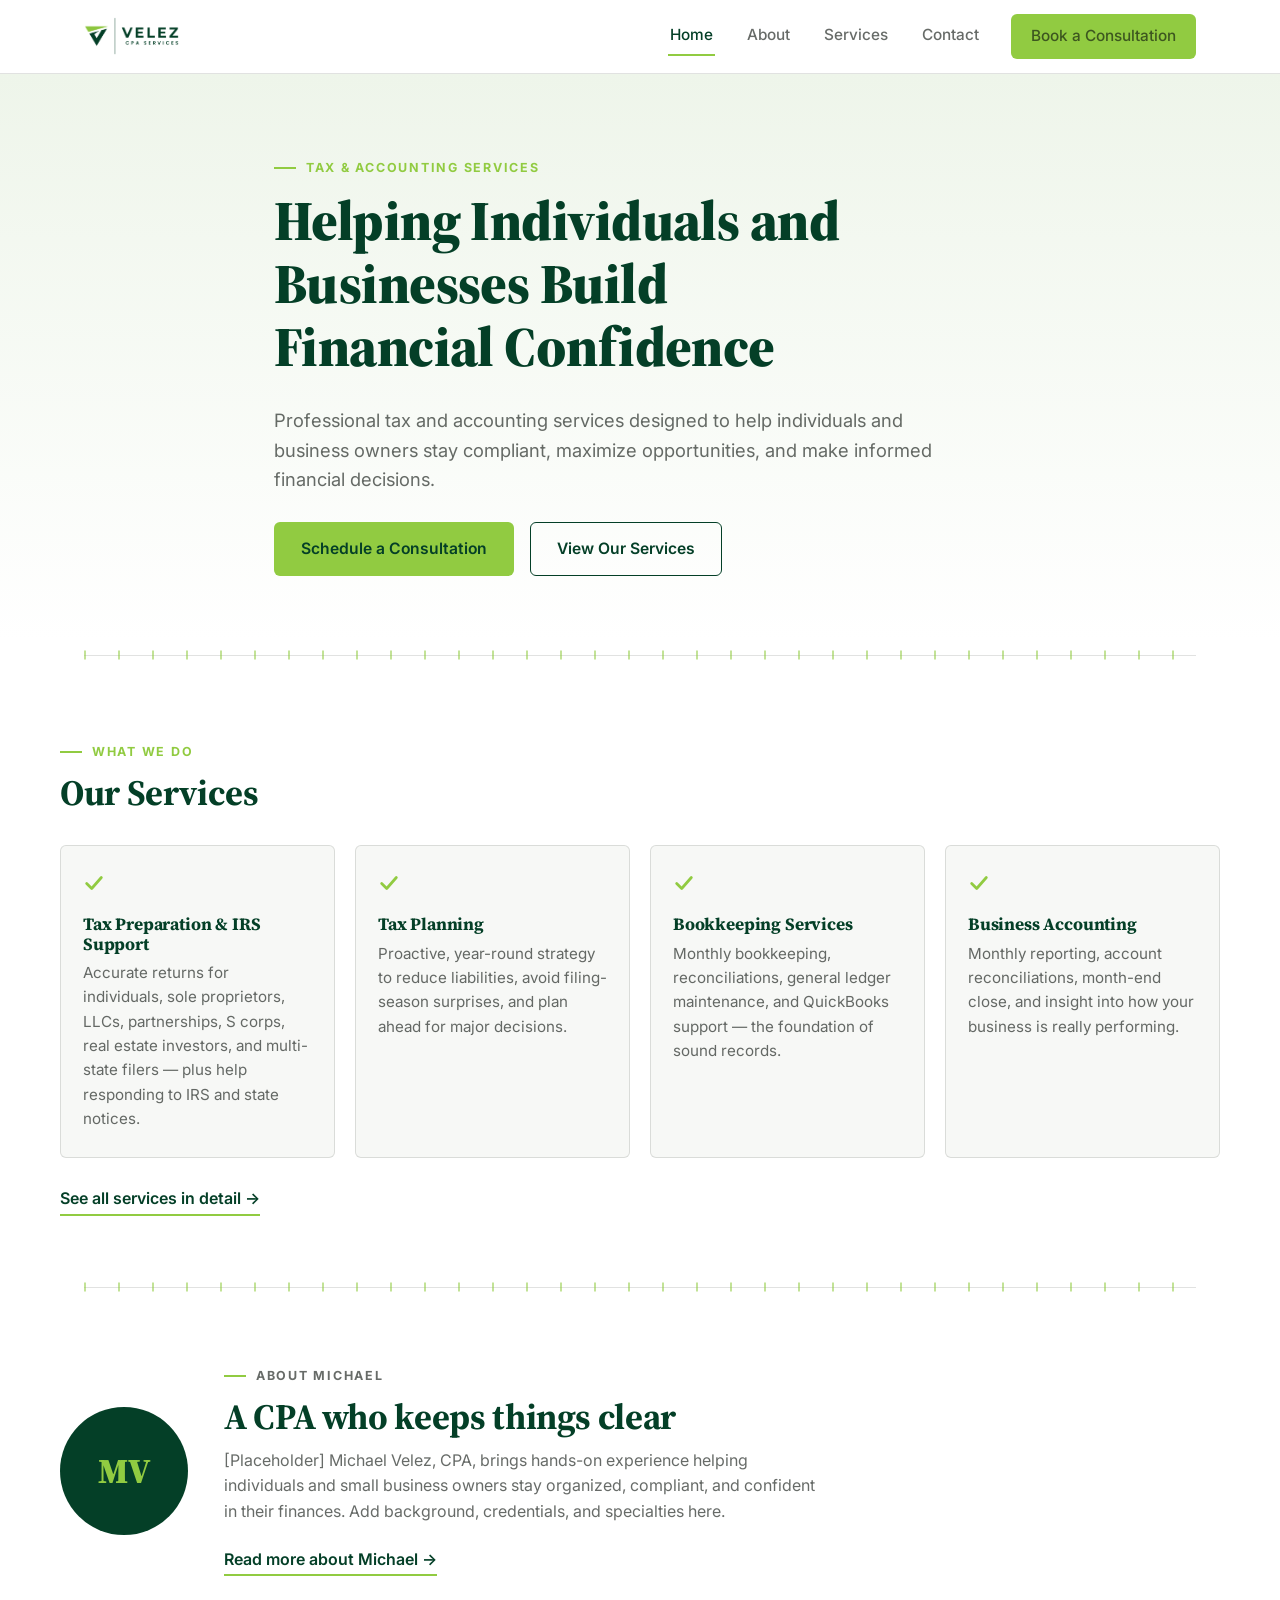
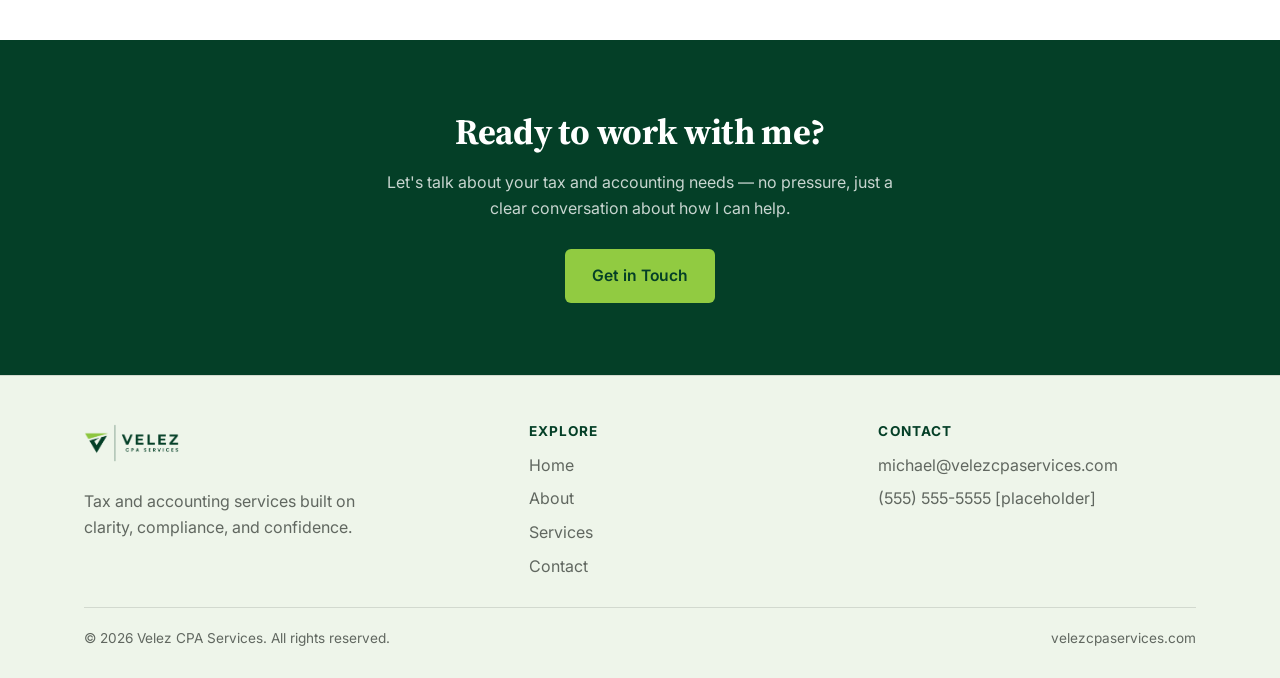
==== index.html @ 762b5a2e "Add files via upload" ====
<!doctype html>
<html lang="en">
<head>
<meta charset="UTF-8" />
<meta name="viewport" content="width=device-width, initial-scale=1" />
<title>Velez CPA Services | Tax &amp; Accounting, Built on Trust</title>
<meta name="description" content="Velez CPA Services helps individuals and business owners with tax preparation, tax planning, bookkeeping, and accounting support — clear, compliant, and built to keep you ahead." />
<link rel="preconnect" href="https://fonts.googleapis.com" />
<link rel="preconnect" href="https://fonts.gstatic.com" crossorigin />
<link href="https://fonts.googleapis.com/css2?family=Source+Serif+4:wght@600;700;900&family=Inter:wght@400;500;600;700&display=swap" rel="stylesheet" />
<link rel="stylesheet" href="styles.css" />
<link rel="icon" href="favicon.ico" sizes="any" />
<link rel="apple-touch-icon" href="apple-touch-icon.png" />
</head>
<body>
<a class="skip-link" href="#main">Skip to content</a>

<header class="site-header">
  <div class="nav-wrap">
    <a href="index.html" class="logo"><img src="logo-full.png" alt="Velez CPA Services" /></a>
    <button class="nav-toggle" aria-label="Toggle menu" aria-expanded="false"></button>
    <nav class="site-nav" id="site-nav">
      <a href="index.html" class="active">Home</a>
      <a href="about.html">About</a>
      <a href="services.html">Services</a>
      <a href="contact.html">Contact</a>
      <a href="contact.html" class="btn btn-accent nav-cta">Book a Consultation</a>
    </nav>
  </div>
</header>

<main id="main">

  <section class="hero">
    <div class="container hero-inner">
      <p class="eyebrow">Tax &amp; Accounting Services</p>
      <h1>Helping Individuals and Businesses Build <span class="accent-underline">Financial Confidence</span></h1>
      <p class="lede">Professional tax and accounting services designed to help individuals and business owners stay compliant, maximize opportunities, and make informed financial decisions.</p>
      <div class="hero-actions">
        <a href="contact.html" class="btn btn-accent">Schedule a Consultation</a>
        <a href="services.html" class="btn btn-outline">View Our Services</a>
      </div>
    </div>
  </section>

  <div class="ledger-divider"></div>

  <section class="services-preview container">
    <p class="eyebrow">What We Do</p>
    <h2>Our Services</h2>
    <div class="service-grid">

      <article class="service-card reveal">
        <svg class="tick-mark" viewBox="0 0 24 24"><path d="M4 12.5 L9.5 18 L20 6"/></svg>
        <h3>Tax Preparation &amp; IRS Support</h3>
        <p>Accurate returns for individuals, sole proprietors, LLCs, partnerships, S corps, real estate investors, and multi-state filers — plus help responding to IRS and state notices.</p>
      </article>

      <article class="service-card reveal">
        <svg class="tick-mark" viewBox="0 0 24 24"><path d="M4 12.5 L9.5 18 L20 6"/></svg>
        <h3>Tax Planning</h3>
        <p>Proactive, year-round strategy to reduce liabilities, avoid filing-season surprises, and plan ahead for major decisions.</p>
      </article>

      <article class="service-card reveal">
        <svg class="tick-mark" viewBox="0 0 24 24"><path d="M4 12.5 L9.5 18 L20 6"/></svg>
        <h3>Bookkeeping Services</h3>
        <p>Monthly bookkeeping, reconciliations, general ledger maintenance, and QuickBooks support — the foundation of sound records.</p>
      </article>

      <article class="service-card reveal">
        <svg class="tick-mark" viewBox="0 0 24 24"><path d="M4 12.5 L9.5 18 L20 6"/></svg>
        <h3>Business Accounting</h3>
        <p>Monthly reporting, account reconciliations, month-end close, and insight into how your business is really performing.</p>
      </article>

    </div>
    <a href="services.html" class="link-more">See all services in detail →</a>
  </section>

  <div class="ledger-divider"></div>

  <section class="about-preview container">
    <div class="monogram">MV</div>
    <div>
      <p class="eyebrow">About Michael</p>
      <h2 style="margin-bottom:0.3em;">A CPA who keeps things clear</h2>
      <p>[Placeholder] Michael Velez, CPA, brings hands-on experience helping individuals and small business owners stay organized, compliant, and confident in their finances. Add background, credentials, and specialties here.</p>
      <a href="about.html" class="link-more" style="margin-top:6px;">Read more about Michael →</a>
    </div>
  </section>

  <section class="cta-band">
    <div class="container cta-inner">
      <h2>Ready to work with me?</h2>
      <p>Let's talk about your tax and accounting needs — no pressure, just a clear conversation about how I can help.</p>
      <a href="contact.html" class="btn btn-on-dark">Get in Touch</a>
    </div>
  </section>

</main>

<footer class="site-footer">
  <div class="container">
    <div class="footer-grid">
      <div class="footer-brand">
        <a href="index.html" class="logo"><img src="logo-full.png" alt="Velez CPA Services" /></a>
        <p style="max-width:32ch; margin-top:10px;">Tax and accounting services built on clarity, compliance, and confidence.</p>
      </div>
      <div>
        <h4>Explore</h4>
        <ul class="footer-links">
          <li><a href="index.html">Home</a></li>
          <li><a href="about.html">About</a></li>
          <li><a href="services.html">Services</a></li>
          <li><a href="contact.html">Contact</a></li>
        </ul>
      </div>
      <div>
        <h4>Contact</h4>
        <ul class="footer-links">
          <li><a href="mailto:michael@velezcpaservices.com">michael@velezcpaservices.com</a></li>
          <li><a href="tel:+15555555555">(555) 555-5555 [placeholder]</a></li>
        </ul>
      </div>
    </div>
    <div class="footer-bottom">
      <span>© <span id="year"></span> Velez CPA Services. All rights reserved.</span>
      <span>velezcpaservices.com</span>
    </div>
  </div>
</footer>

<script>document.getElementById("year").textContent = new Date().getFullYear();</script>
<script src="script.js"></script>
</body>
</html>
---- styles.css ----
/* ============================================================
   VELEZ CPA SERVICES — design tokens
   ============================================================ */
:root {
  --ink: #0a100c;
  --paper: #ffffff;
  --forest: #043f27;
  --leaf: #91cb41;
  --sage-tint: #eef5ea;
  --mist: #f7f8f6;
  --ink-soft: rgba(10, 16, 12, 0.62);
  --ink-faint: rgba(10, 16, 12, 0.12);

  --font-display: "Source Serif 4", Georgia, serif;
  --font-body: "Inter", -apple-system, BlinkMacSystemFont, "Segoe UI", sans-serif;

  --container: 1160px;
  --radius: 6px;
  --shadow-card: 0 1px 2px rgba(10, 16, 12, 0.06), 0 8px 24px rgba(10, 16, 12, 0.05);
}

@media (prefers-reduced-motion: no-preference) {
  :root { --motion-ok: 1; }
}

* { box-sizing: border-box; }
html { scroll-behavior: smooth; }
@media (prefers-reduced-motion: reduce) { html { scroll-behavior: auto; } }

body {
  margin: 0;
  font-family: var(--font-body);
  color: var(--ink);
  background: var(--paper);
  line-height: 1.6;
  -webkit-font-smoothing: antialiased;
}

img { max-width: 100%; display: block; }
a { color: inherit; }

.container {
  max-width: var(--container);
  margin: 0 auto;
  padding: 0 24px;
}

/* ---------- Skip link ---------- */
.skip-link {
  position: absolute;
  left: -999px;
  top: 0;
  background: var(--forest);
  color: #fff;
  padding: 12px 18px;
  z-index: 200;
  border-radius: 0 0 6px 0;
}
.skip-link:focus {
  left: 0;
}

/* ---------- Focus visibility ---------- */
a:focus-visible,
button:focus-visible,
input:focus-visible,
textarea:focus-visible,
select:focus-visible {
  outline: 2px solid var(--leaf);
  outline-offset: 3px;
}

/* ============================================================
   Typography
   ============================================================ */
h1, h2, h3, h4 {
  font-family: var(--font-display);
  font-weight: 700;
  line-height: 1.12;
  margin: 0 0 0.5em;
  color: var(--forest);
  letter-spacing: -0.01em;
}

h1 { font-size: clamp(2.3rem, 4.4vw, 3.6rem); font-weight: 900; }
h2 { font-size: clamp(1.7rem, 2.8vw, 2.35rem); }
h3 { font-size: 1.25rem; }

p { margin: 0 0 1em; }
.lede { font-size: 1.15rem; color: var(--ink-soft); max-width: 56ch; }

.eyebrow {
  font-family: var(--font-body);
  font-weight: 700;
  font-size: 0.78rem;
  letter-spacing: 0.14em;
  text-transform: uppercase;
  color: var(--leaf);
  margin: 0 0 0.9em;
}
.eyebrow::before {
  content: "";
  display: inline-block;
  width: 22px;
  height: 2px;
  background: var(--leaf);
  margin-right: 10px;
  vertical-align: middle;
}

.accent-underline {
  position: relative;
  white-space: nowrap;
}
.accent-underline::after {
  content: "";
  position: absolute;
  left: 0; right: 0; bottom: 0.06em;
  height: 0.32em;
  background: var(--leaf);
  opacity: 0.45;
  z-index: -1;
  border-radius: 2px;
}

/* ============================================================
   Buttons
   ============================================================ */
.btn {
  display: inline-flex;
  align-items: center;
  gap: 8px;
  font-family: var(--font-body);
  font-weight: 600;
  font-size: 0.98rem;
  padding: 13px 26px;
  border-radius: var(--radius);
  text-decoration: none;
  border: 1.5px solid transparent;
  transition: transform 0.15s ease, background-color 0.15s ease, color 0.15s ease, border-color 0.15s ease;
  cursor: pointer;
}
.btn-accent {
  background: var(--leaf);
  color: var(--forest);
}
.btn-accent:hover { background: #a3d95c; transform: translateY(-1px); }
.btn-outline {
  background: transparent;
  color: var(--forest);
  border-color: var(--forest);
}
.btn-outline:hover { background: var(--forest); color: #fff; }
.btn-on-dark {
  background: var(--leaf);
  color: var(--forest);
}
.btn-on-dark:hover { background: #fff; }

/* ============================================================
   Header / Nav
   ============================================================ */
.site-header {
  position: sticky;
  top: 0;
  z-index: 100;
  background: var(--paper);
  border-bottom: 1px solid var(--ink-faint);
}
.nav-wrap {
  max-width: var(--container);
  margin: 0 auto;
  padding: 14px 24px;
  display: flex;
  align-items: center;
  justify-content: space-between;
  gap: 24px;
}
.logo {
  display: inline-flex;
  align-items: center;
  text-decoration: none;
  white-space: nowrap;
}
.logo img {
  height: 38px;
  width: auto;
  display: block;
}

.site-nav {
  display: flex;
  align-items: center;
  gap: 30px;
}
.site-nav a {
  color: var(--ink-soft);
  text-decoration: none;
  font-size: 0.96rem;
  font-weight: 500;
  padding: 6px 2px;
  border-bottom: 2px solid transparent;
}
.site-nav a:hover,
.site-nav a.active {
  color: var(--forest);
  border-bottom-color: var(--leaf);
}
.site-nav a.nav-cta {
  border: none;
  padding: 10px 20px;
}
.site-nav a.nav-cta:hover { border: none; }

.nav-toggle {
  display: none;
  background: none;
  border: none;
  width: 32px;
  height: 26px;
  position: relative;
  cursor: pointer;
  padding: 0;
}
.nav-toggle span,
.nav-toggle::before,
.nav-toggle::after {
  content: "";
  position: absolute;
  left: 0; right: 0;
  height: 2px;
  background: var(--forest);
  transition: transform 0.2s ease, opacity 0.2s ease;
}
.nav-toggle::before { top: 4px; }
.nav-toggle span { top: 12px; }
.nav-toggle::after { top: 20px; }
.nav-toggle[aria-expanded="true"]::before { transform: translateY(8px) rotate(45deg); }
.nav-toggle[aria-expanded="true"] span { opacity: 0; }
.nav-toggle[aria-expanded="true"]::after { transform: translateY(-8px) rotate(-45deg); }

/* ============================================================
   Ledger divider — signature ruler motif
   ============================================================ */
.ledger-divider {
  position: relative;
  height: 30px;
  max-width: var(--container);
  margin: 0 auto;
}
.ledger-divider::before {
  content: "";
  position: absolute;
  left: 24px; right: 24px; top: 50%;
  height: 1px;
  background: var(--ink-faint);
}
.ledger-divider::after {
  content: "";
  position: absolute;
  left: 24px; right: 24px; top: 50%;
  height: 9px;
  transform: translateY(-50%);
  background-image: repeating-linear-gradient(
    to right, var(--leaf) 0 2px, transparent 2px 34px
  );
  opacity: 0.55;
}

/* ============================================================
   Hero
   ============================================================ */
.hero {
  padding: 84px 0 64px;
  background: linear-gradient(180deg, var(--sage-tint) 0%, var(--paper) 100%);
}
.hero-inner { max-width: 780px; }
.hero-actions {
  display: flex;
  gap: 16px;
  flex-wrap: wrap;
  margin-top: 28px;
}

/* ============================================================
   Tick mark (signature checkmark, used on section headings & lists)
   ============================================================ */
.tick-mark {
  display: inline-block;
  width: 22px;
  height: 22px;
  flex: none;
}
.tick-mark path {
  fill: none;
  stroke: var(--leaf);
  stroke-width: 3;
  stroke-linecap: round;
  stroke-linejoin: round;
  stroke-dasharray: 30;
  stroke-dashoffset: 30;
  transition: stroke-dashoffset 0.6s ease;
}
.reveal.in-view .tick-mark path { stroke-dashoffset: 0; }
@media (prefers-reduced-motion: reduce) {
  .tick-mark path { stroke-dashoffset: 0; transition: none; }
}

.reveal {
  opacity: 0;
  transform: translateY(14px);
  transition: opacity 0.5s ease, transform 0.5s ease;
}
.reveal.in-view { opacity: 1; transform: none; }
@media (prefers-reduced-motion: reduce) {
  .reveal { opacity: 1; transform: none; transition: none; }
}

/* ============================================================
   Services preview grid (home)
   ============================================================ */
.services-preview { padding: 72px 0 56px; }
.service-grid {
  display: grid;
  grid-template-columns: repeat(auto-fit, minmax(220px, 1fr));
  gap: 20px;
  margin-top: 32px;
}
.service-card {
  background: var(--mist);
  border-radius: var(--radius);
  padding: 26px 22px;
  border: 1px solid var(--ink-faint);
}
.service-card .tick-mark { margin-bottom: 14px; }
.service-card h3 { margin-bottom: 0.4em; font-size: 1.08rem; }
.service-card p { color: var(--ink-soft); font-size: 0.95rem; margin: 0; }

.link-more {
  display: inline-block;
  margin-top: 28px;
  font-weight: 600;
  color: var(--forest);
  text-decoration: none;
  border-bottom: 2px solid var(--leaf);
  padding-bottom: 2px;
}

/* ============================================================
   About preview (home)
   ============================================================ */
.about-preview {
  padding: 64px 0;
  display: grid;
  grid-template-columns: auto 1fr;
  gap: 36px;
  align-items: center;
}
.monogram {
  width: 128px;
  height: 128px;
  border-radius: 50%;
  background: var(--forest);
  color: var(--leaf);
  font-family: var(--font-display);
  font-weight: 900;
  font-size: 2.2rem;
  display: flex;
  align-items: center;
  justify-content: center;
  flex: none;
}
.about-preview p { color: var(--ink-soft); max-width: 60ch; }

/* ============================================================
   CTA band
   ============================================================ */
.cta-band {
  background: var(--forest);
  color: #fff;
  padding: 72px 0;
  text-align: center;
}
.cta-band h2 { color: #fff; }
.cta-inner p {
  color: rgba(255, 255, 255, 0.78);
  max-width: 52ch;
  margin: 0 auto 28px;
}

/* ============================================================
   Page header (About / Services / Contact)
   ============================================================ */
.page-header {
  padding: 64px 0 48px;
  background: var(--sage-tint);
}
.page-header .lede { margin-top: 10px; }

/* ============================================================
   About page
   ============================================================ */
.about-body { padding: 60px 0 80px; }
.about-grid {
  display: grid;
  grid-template-columns: 260px 1fr;
  gap: 48px;
  align-items: start;
}
.about-photo {
  width: 100%;
  aspect-ratio: 1;
  border-radius: var(--radius);
  background: var(--forest);
  color: var(--leaf);
  font-family: var(--font-display);
  font-weight: 900;
  font-size: 3.4rem;
  display: flex;
  align-items: center;
  justify-content: center;
}

/* ---------- Image placeholder (swap for real photos) ---------- */
.photo-placeholder {
  border: 2px dashed var(--leaf);
  border-radius: var(--radius);
  background: var(--mist);
  color: var(--ink-soft);
  display: flex;
  flex-direction: column;
  align-items: center;
  justify-content: center;
  gap: 8px;
  text-align: center;
  padding: 20px;
}
.photo-placeholder svg {
  width: 34px;
  height: 34px;
  stroke: var(--leaf);
  fill: none;
  stroke-width: 1.6;
}
.photo-placeholder span {
  font-size: 0.82rem;
  font-weight: 600;
  color: var(--forest);
}
.photo-placeholder small {
  font-size: 0.76rem;
  color: var(--ink-soft);
}
.photo-placeholder.headshot {
  width: 100%;
  aspect-ratio: 1;
}
.photo-placeholder.service-photo {
  width: 100%;
  aspect-ratio: 4 / 3;
  margin-top: 18px;
}
.credentials-list {
  list-style: none;
  padding: 0;
  margin: 24px 0 0;
  display: flex;
  flex-direction: column;
  gap: 10px;
}
.credentials-list li {
  display: flex;
  gap: 10px;
  align-items: flex-start;
  color: var(--ink-soft);
  font-size: 0.95rem;
}
.placeholder-note {
  display: inline-block;
  margin-top: 18px;
  font-size: 0.85rem;
  color: var(--forest);
  background: var(--sage-tint);
  border: 1px dashed var(--leaf);
  padding: 8px 12px;
  border-radius: 4px;
}

/* ============================================================
   Services page
   ============================================================ */
.services-photo {
  margin: 0 auto;
  max-width: var(--container);
  padding: 0 24px 8px;
}
.services-photo .photo-placeholder {
  width: 100%;
  aspect-ratio: 21 / 6;
}

.services-list { padding: 8px 0 20px; }
.services-group { margin-bottom: 8px; }
.services-group + .ledger-divider { margin: 40px auto; }
.services-group .service-grid { margin-top: 24px; }
.tick-list {
  list-style: none;
  margin: 0;
  padding: 0;
  display: grid;
  gap: 10px;
}
.tick-list li {
  display: flex;
  gap: 10px;
  align-items: flex-start;
  font-size: 0.98rem;
  color: var(--ink);
}
.tick-list .tick-mark { width: 18px; height: 18px; margin-top: 2px; }
.tick-list .tick-mark path { stroke-dashoffset: 0; }

/* ============================================================
   Contact page
   ============================================================ */
.contact-body { padding: 64px 0 90px; }
.contact-grid {
  display: grid;
  grid-template-columns: 1.15fr 0.85fr;
  gap: 44px;
  align-items: start;
}
.contact-card {
  background: var(--forest);
  color: #fff;
  border-radius: var(--radius);
  padding: 32px 28px;
}
.contact-card h3 { color: #fff; margin-bottom: 0.3em; }
.contact-card p { color: rgba(255, 255, 255, 0.75); }
.contact-method {
  display: flex;
  align-items: center;
  gap: 12px;
  padding: 14px 0;
  border-top: 1px solid rgba(255, 255, 255, 0.14);
  text-decoration: none;
  color: #fff;
}
.contact-method:first-of-type { border-top: none; margin-top: 8px; }
.contact-method .label {
  display: block;
  font-size: 0.78rem;
  text-transform: uppercase;
  letter-spacing: 0.08em;
  color: var(--leaf);
}
.contact-method .value { font-weight: 600; font-size: 1.02rem; }

.contact-form {
  display: grid;
  gap: 18px;
}
.form-row {
  display: grid;
  grid-template-columns: 1fr 1fr;
  gap: 18px;
}
.field { display: grid; gap: 6px; }
.field label {
  font-size: 0.88rem;
  font-weight: 600;
  color: var(--forest);
}
.field input,
.field select,
.field textarea {
  font-family: var(--font-body);
  font-size: 1rem;
  padding: 12px 14px;
  border: 1.5px solid var(--ink-faint);
  border-radius: var(--radius);
  background: var(--paper);
  color: var(--ink);
}
.field input:focus,
.field select:focus,
.field textarea:focus {
  border-color: var(--leaf);
  outline: none;
}
.field textarea { resize: vertical; min-height: 120px; }
.form-note { font-size: 0.85rem; color: var(--ink-soft); }

.form-status {
  padding: 14px 16px;
  border-radius: var(--radius);
  font-size: 0.95rem;
  display: none;
}
.form-status.success {
  display: block;
  background: var(--sage-tint);
  color: var(--forest);
  border: 1px solid var(--leaf);
}
.form-status.error {
  display: block;
  background: #fdecea;
  color: #7a2020;
  border: 1px solid #e0a3a3;
}

/* ============================================================
   Footer
   ============================================================ */
.site-footer {
  background: var(--sage-tint);
  color: var(--ink-soft);
  padding: 48px 0 28px;
  margin-top: 0;
  border-top: 1px solid var(--ink-faint);
}
.footer-grid {
  display: grid;
  grid-template-columns: 1.3fr 1fr 1fr;
  gap: 32px;
  padding-bottom: 28px;
}
.footer-grid h4 {
  color: var(--forest);
  font-family: var(--font-body);
  font-size: 0.85rem;
  text-transform: uppercase;
  letter-spacing: 0.08em;
  margin-bottom: 14px;
}
.footer-brand .logo { display: inline-block; margin-bottom: 10px; }
.footer-links { list-style: none; padding: 0; margin: 0; display: grid; gap: 8px; }
.footer-links a { text-decoration: none; color: var(--ink-soft); }
.footer-links a:hover { color: var(--forest); }
.footer-bottom {
  border-top: 1px solid var(--ink-faint);
  padding-top: 20px;
  font-size: 0.85rem;
  display: flex;
  justify-content: space-between;
  flex-wrap: wrap;
  gap: 10px;
  color: var(--ink-soft);
}

/* ============================================================
   Responsive
   ============================================================ */
@media (max-width: 860px) {
  .services-photo .photo-placeholder { aspect-ratio: 16 / 9; }
  .about-grid { grid-template-columns: 1fr; }
  .about-photo { width: 180px; }
  .services-group .service-grid { grid-template-columns: 1fr; }
  .contact-grid { grid-template-columns: 1fr; }
  .footer-grid { grid-template-columns: 1fr 1fr; }
}

@media (max-width: 720px) {
  .nav-toggle { display: block; }
  .site-nav {
    position: absolute;
    top: 100%; left: 0; right: 0;
    background: var(--paper);
    flex-direction: column;
    align-items: flex-start;
    padding: 8px 24px 24px;
    gap: 4px;
    display: none;
    border-bottom: 1px solid var(--ink-faint);
    box-shadow: var(--shadow-card);
  }
  .site-nav.open { display: flex; }
  .site-nav a { width: 100%; padding: 12px 0; border-bottom: 1px solid var(--ink-faint); }
  .site-nav a.nav-cta { margin-top: 6px; text-align: center; }
  .about-preview { grid-template-columns: 1fr; text-align: left; }
  .form-row { grid-template-columns: 1fr; }
  .footer-grid { grid-template-columns: 1fr; }
}
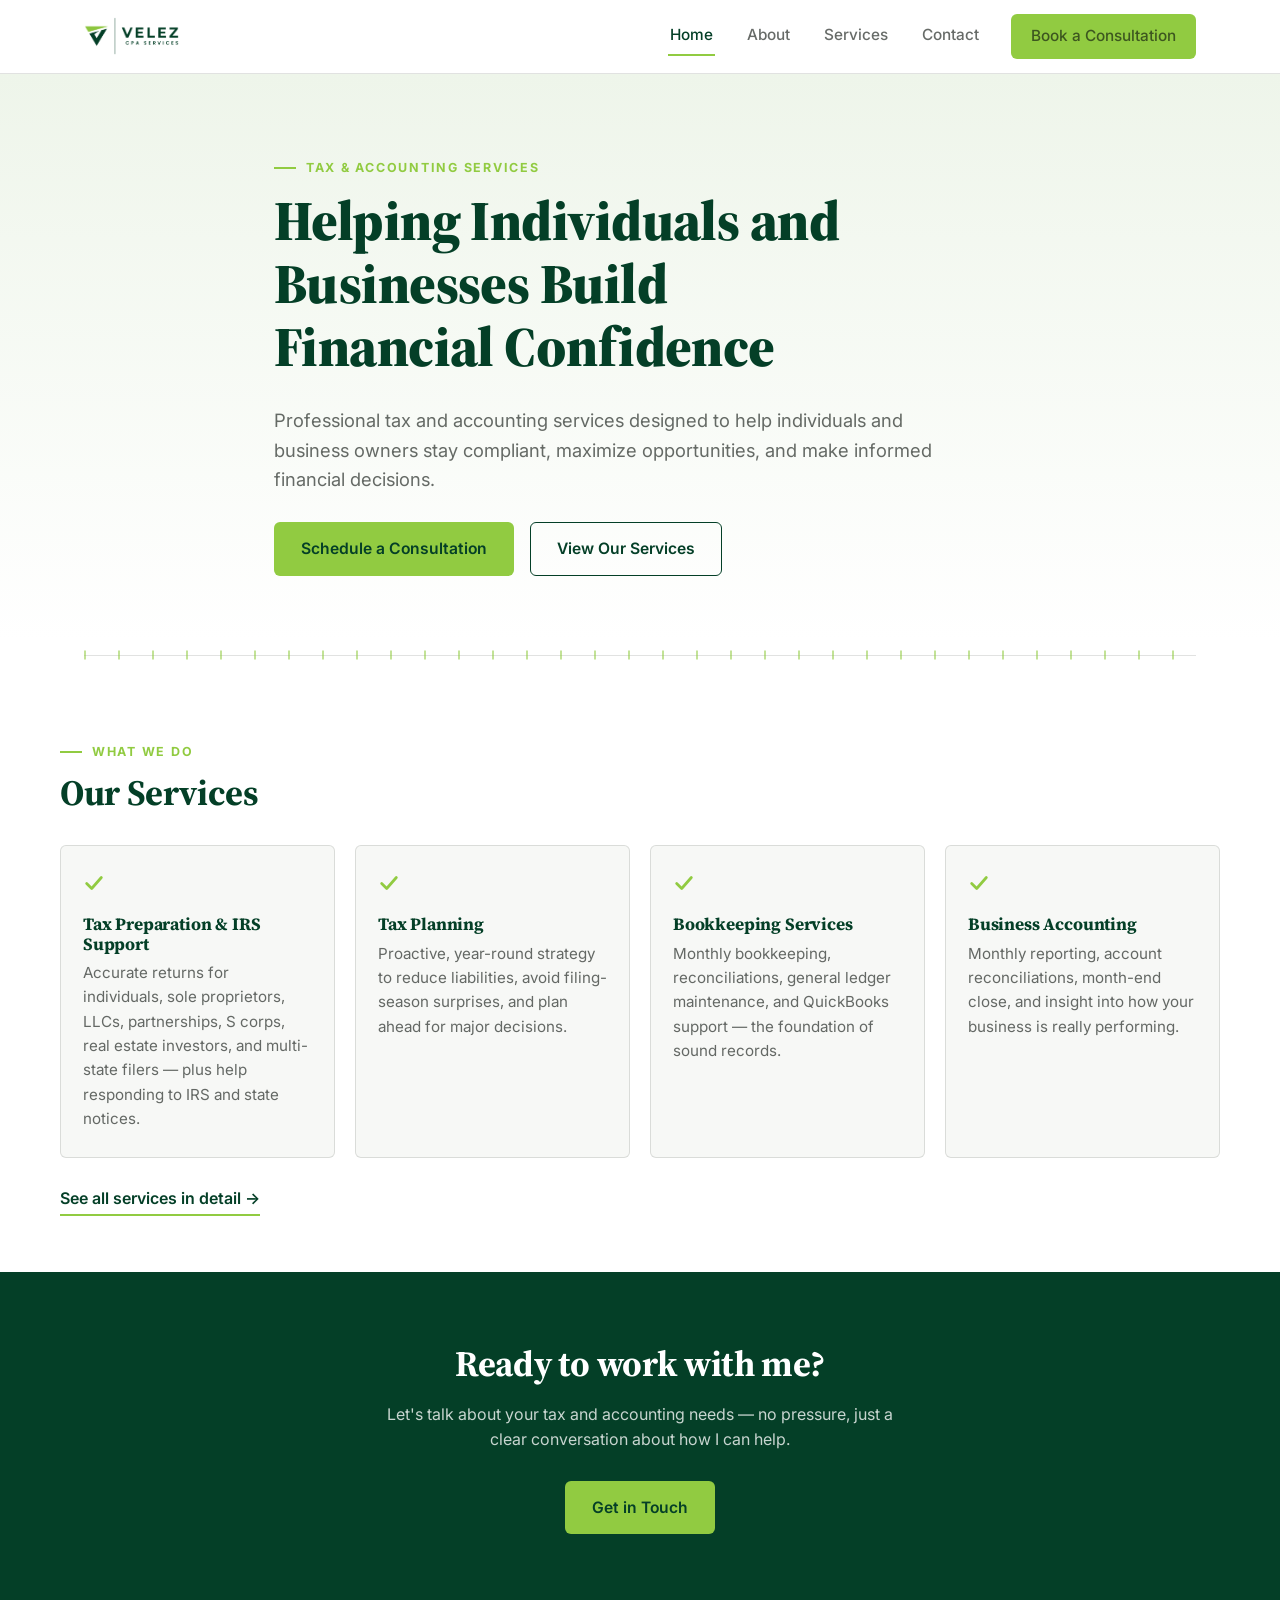
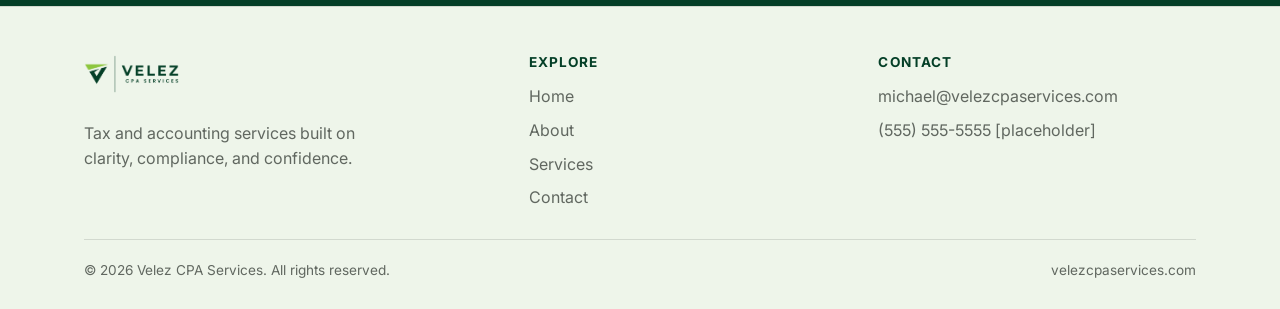
==== commit 14520808: "Update index.html" ====
--- a/index.html
+++ b/index.html
@@ -77,19 +77,6 @@
     </div>
     <a href="services.html" class="link-more">See all services in detail →</a>
   </section>
-
-  <div class="ledger-divider"></div>
-
-  <section class="about-preview container">
-    <div class="monogram">MV</div>
-    <div>
-      <p class="eyebrow">About Michael</p>
-      <h2 style="margin-bottom:0.3em;">A CPA who keeps things clear</h2>
-      <p>[Placeholder] Michael Velez, CPA, brings hands-on experience helping individuals and small business owners stay organized, compliant, and confident in their finances. Add background, credentials, and specialties here.</p>
-      <a href="about.html" class="link-more" style="margin-top:6px;">Read more about Michael →</a>
-    </div>
-  </section>
-
   <section class="cta-band">
     <div class="container cta-inner">
       <h2>Ready to work with me?</h2>
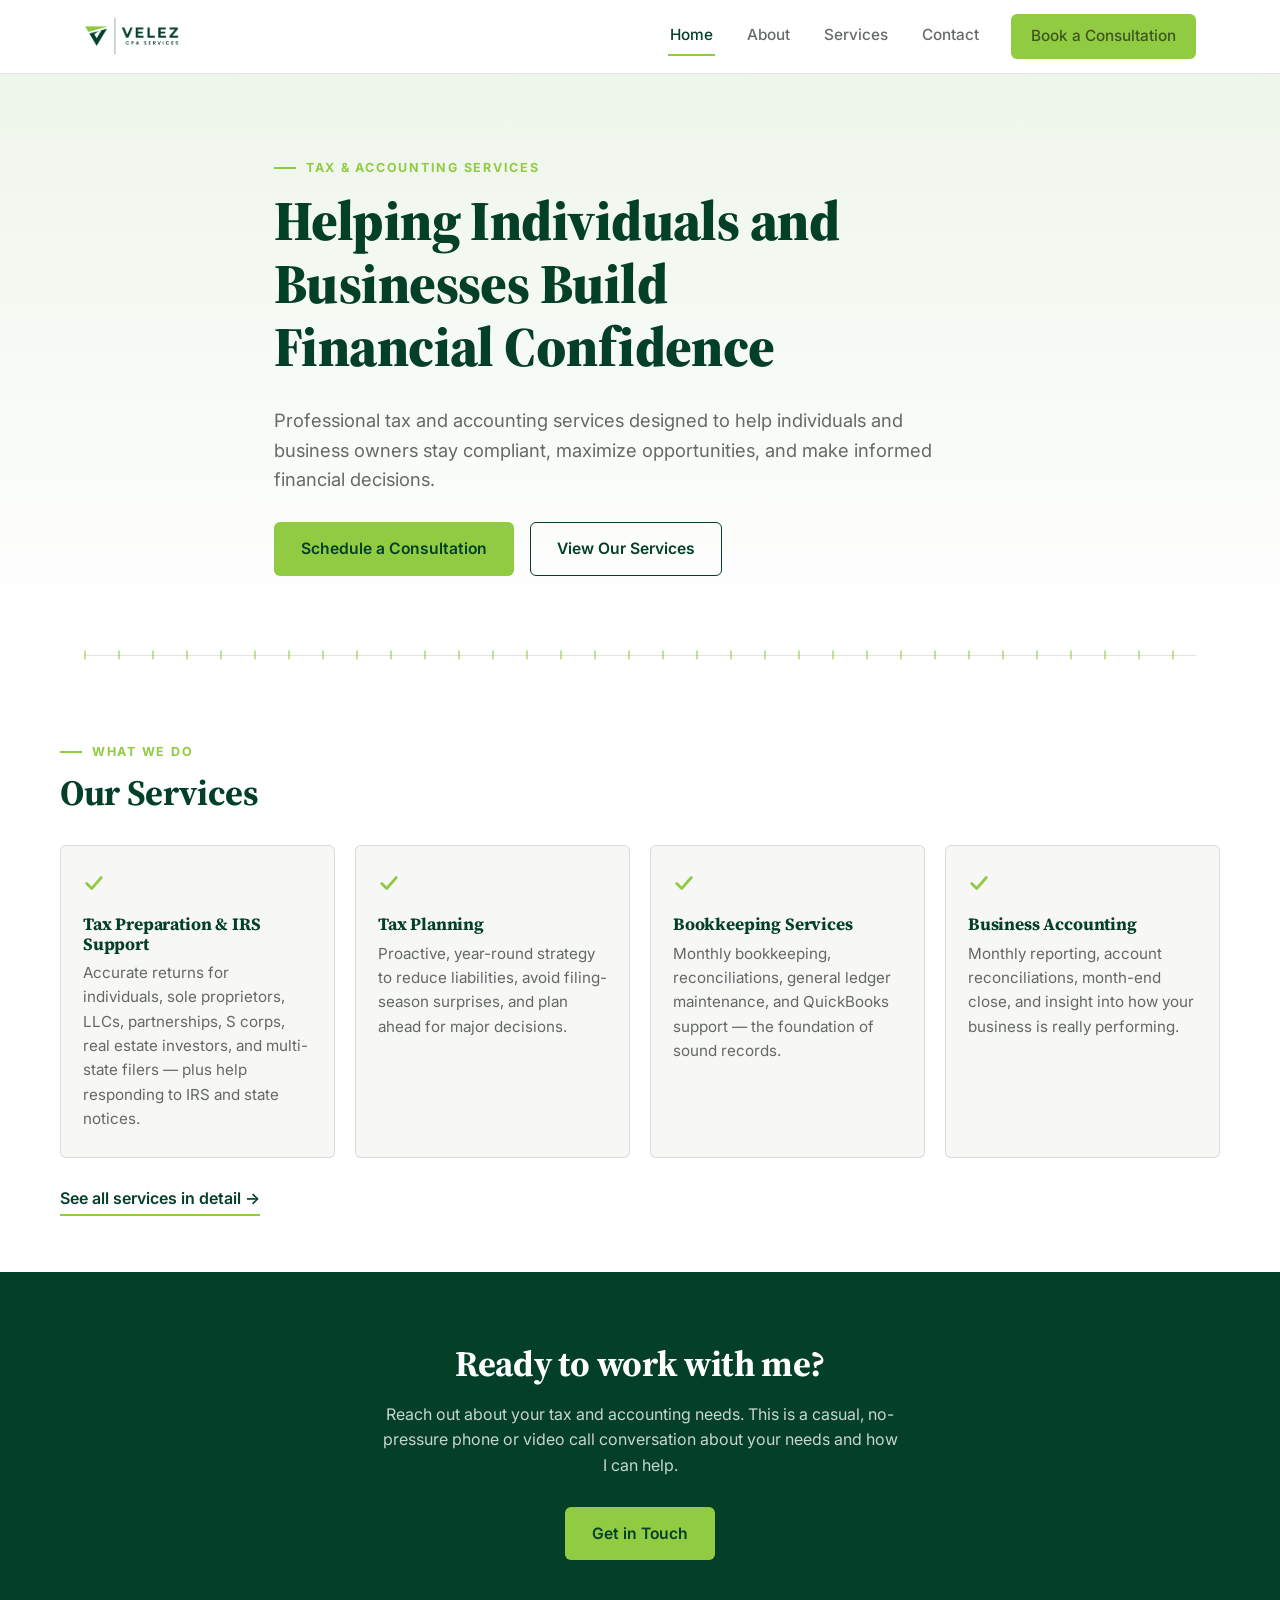
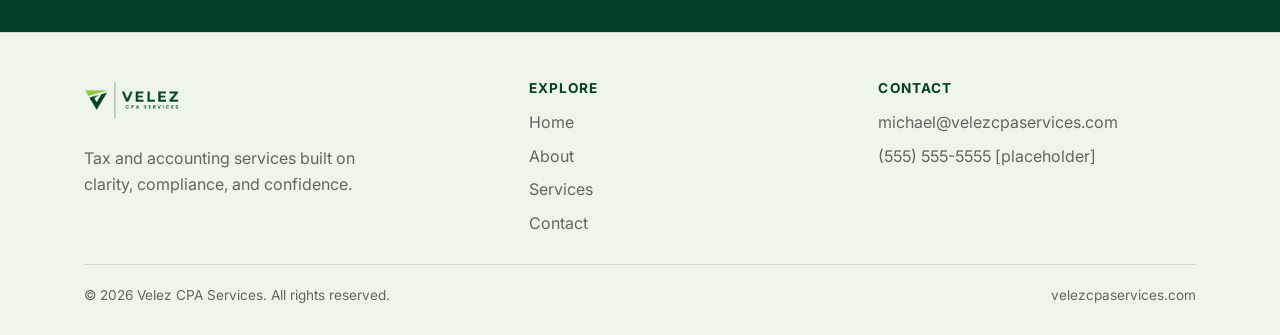
==== commit 9a3ef0f2: "Update index.html" ====
--- a/index.html
+++ b/index.html
@@ -80,7 +80,7 @@
   <section class="cta-band">
     <div class="container cta-inner">
       <h2>Ready to work with me?</h2>
-      <p>Let's talk about your tax and accounting needs — no pressure, just a clear conversation about how I can help.</p>
+      <p>Reach out about your tax and accounting needs. This is a casual, no-pressure phone or video call conversation about your needs and how I can help.</p>
       <a href="contact.html" class="btn btn-on-dark">Get in Touch</a>
     </div>
   </section>
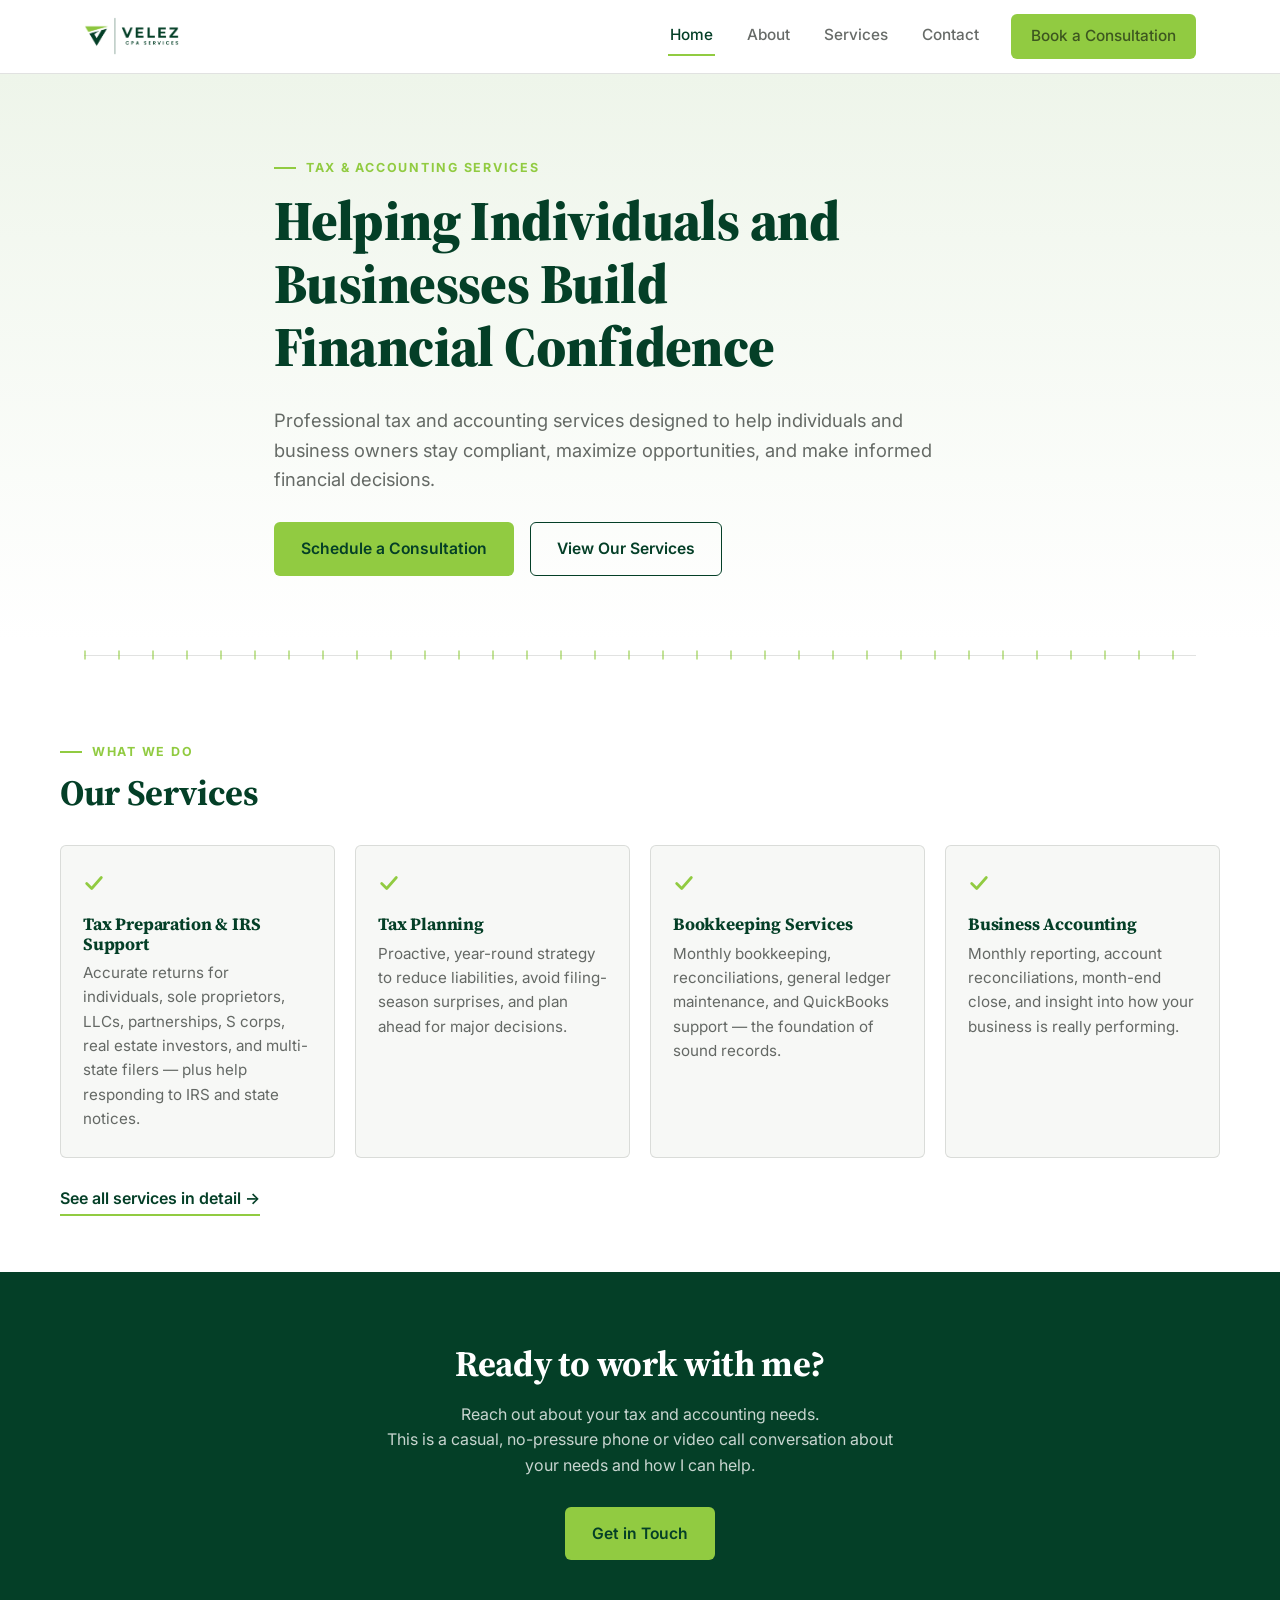
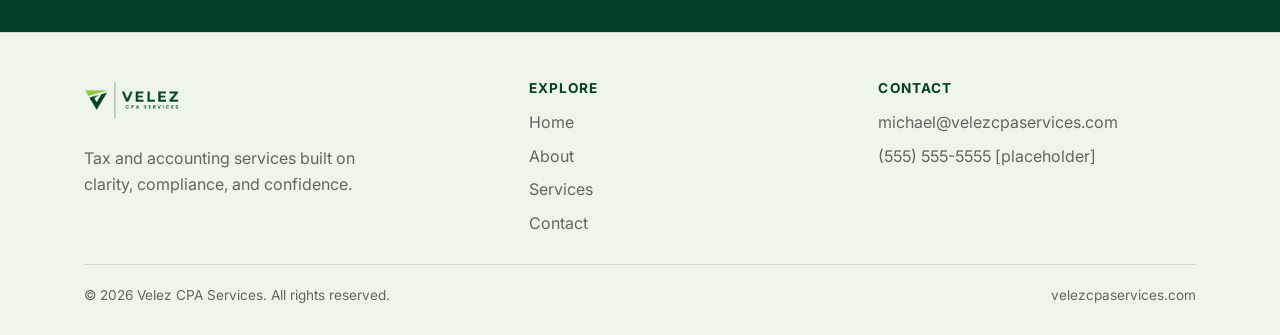
==== commit 729ff9ac: "Update index.html" ====
--- a/index.html
+++ b/index.html
@@ -80,7 +80,7 @@
   <section class="cta-band">
     <div class="container cta-inner">
       <h2>Ready to work with me?</h2>
-      <p>Reach out about your tax and accounting needs. This is a casual, no-pressure phone or video call conversation about your needs and how I can help.</p>
+      <p>Reach out about your tax and accounting needs. <br>This is a casual, no-pressure phone or video call conversation about your needs and how I can help.</p>
       <a href="contact.html" class="btn btn-on-dark">Get in Touch</a>
     </div>
   </section>
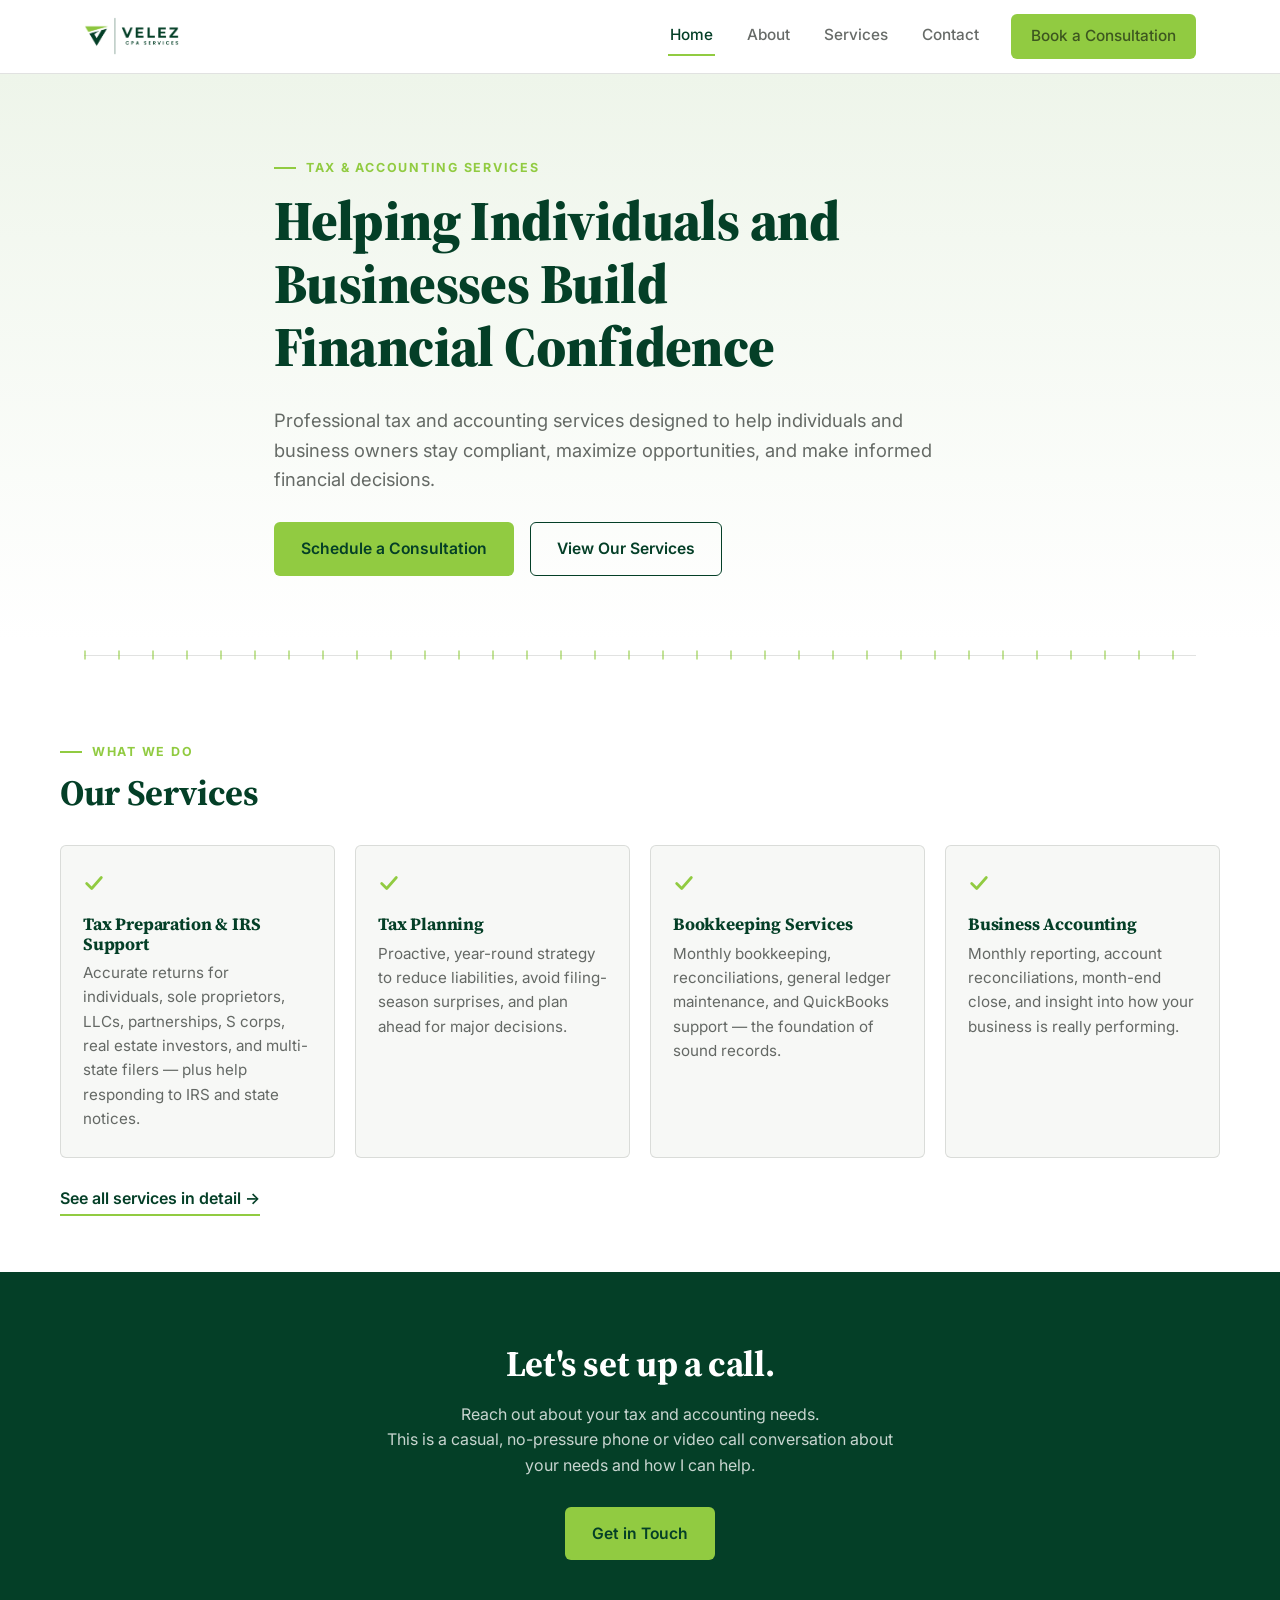
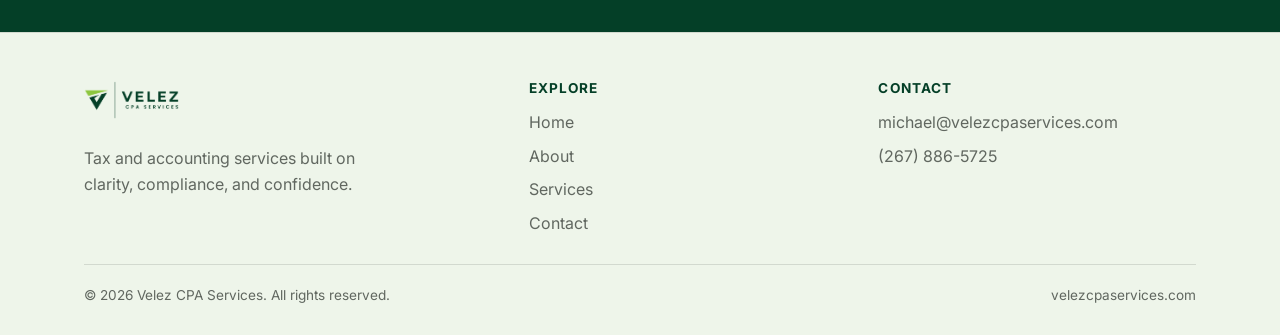
==== commit a8b2c313: "Update index.html" ====
--- a/index.html
+++ b/index.html
@@ -79,7 +79,7 @@
   </section>
   <section class="cta-band">
     <div class="container cta-inner">
-      <h2>Ready to work with me?</h2>
+      <h2>Let's set up a call.</h2>
       <p>Reach out about your tax and accounting needs. <br>This is a casual, no-pressure phone or video call conversation about your needs and how I can help.</p>
       <a href="contact.html" class="btn btn-on-dark">Get in Touch</a>
     </div>
@@ -107,7 +107,7 @@
         <h4>Contact</h4>
         <ul class="footer-links">
           <li><a href="mailto:michael@velezcpaservices.com">michael@velezcpaservices.com</a></li>
-          <li><a href="tel:+15555555555">(555) 555-5555 [placeholder]</a></li>
+          <li><a href="tel:+12678865725">(267) 886-5725</a></li>
         </ul>
       </div>
     </div>
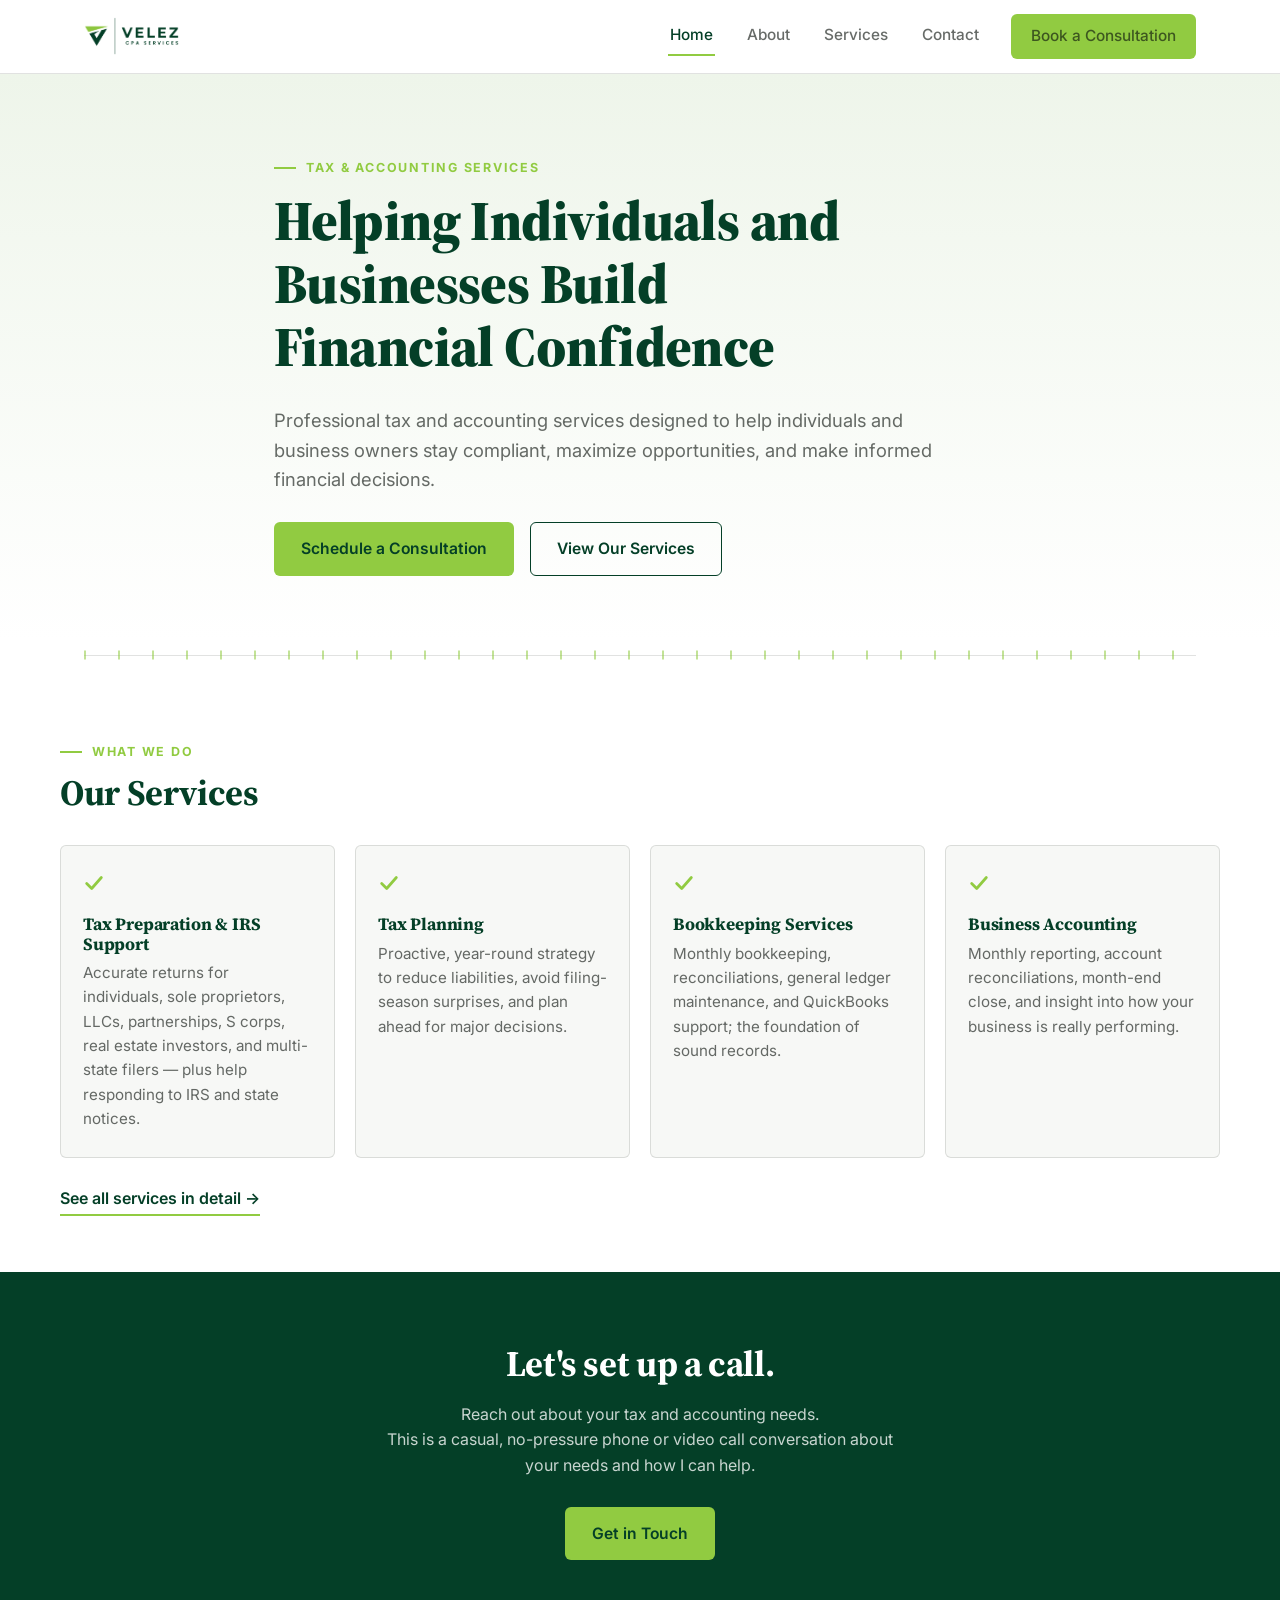
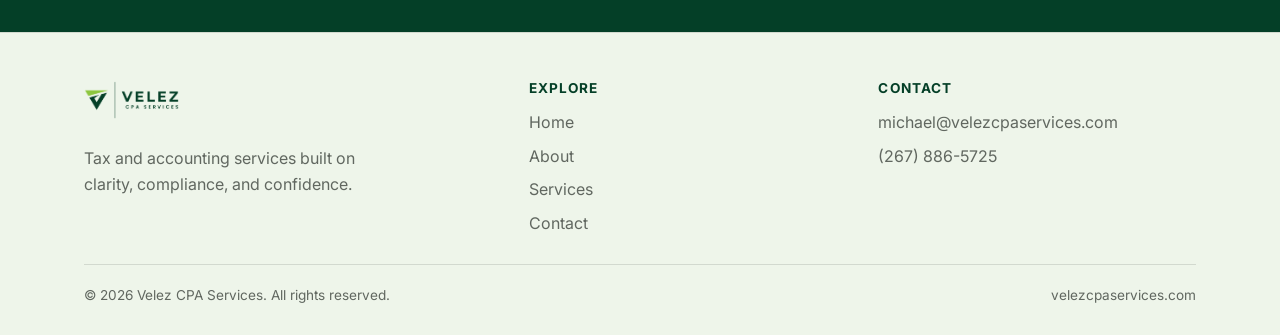
==== commit cc34b021: "Update index.html" ====
--- a/index.html
+++ b/index.html
@@ -65,7 +65,7 @@
       <article class="service-card reveal">
         <svg class="tick-mark" viewBox="0 0 24 24"><path d="M4 12.5 L9.5 18 L20 6"/></svg>
         <h3>Bookkeeping Services</h3>
-        <p>Monthly bookkeeping, reconciliations, general ledger maintenance, and QuickBooks support — the foundation of sound records.</p>
+        <p>Monthly bookkeeping, reconciliations, general ledger maintenance, and QuickBooks support; the foundation of sound records.</p>
       </article>
 
       <article class="service-card reveal">
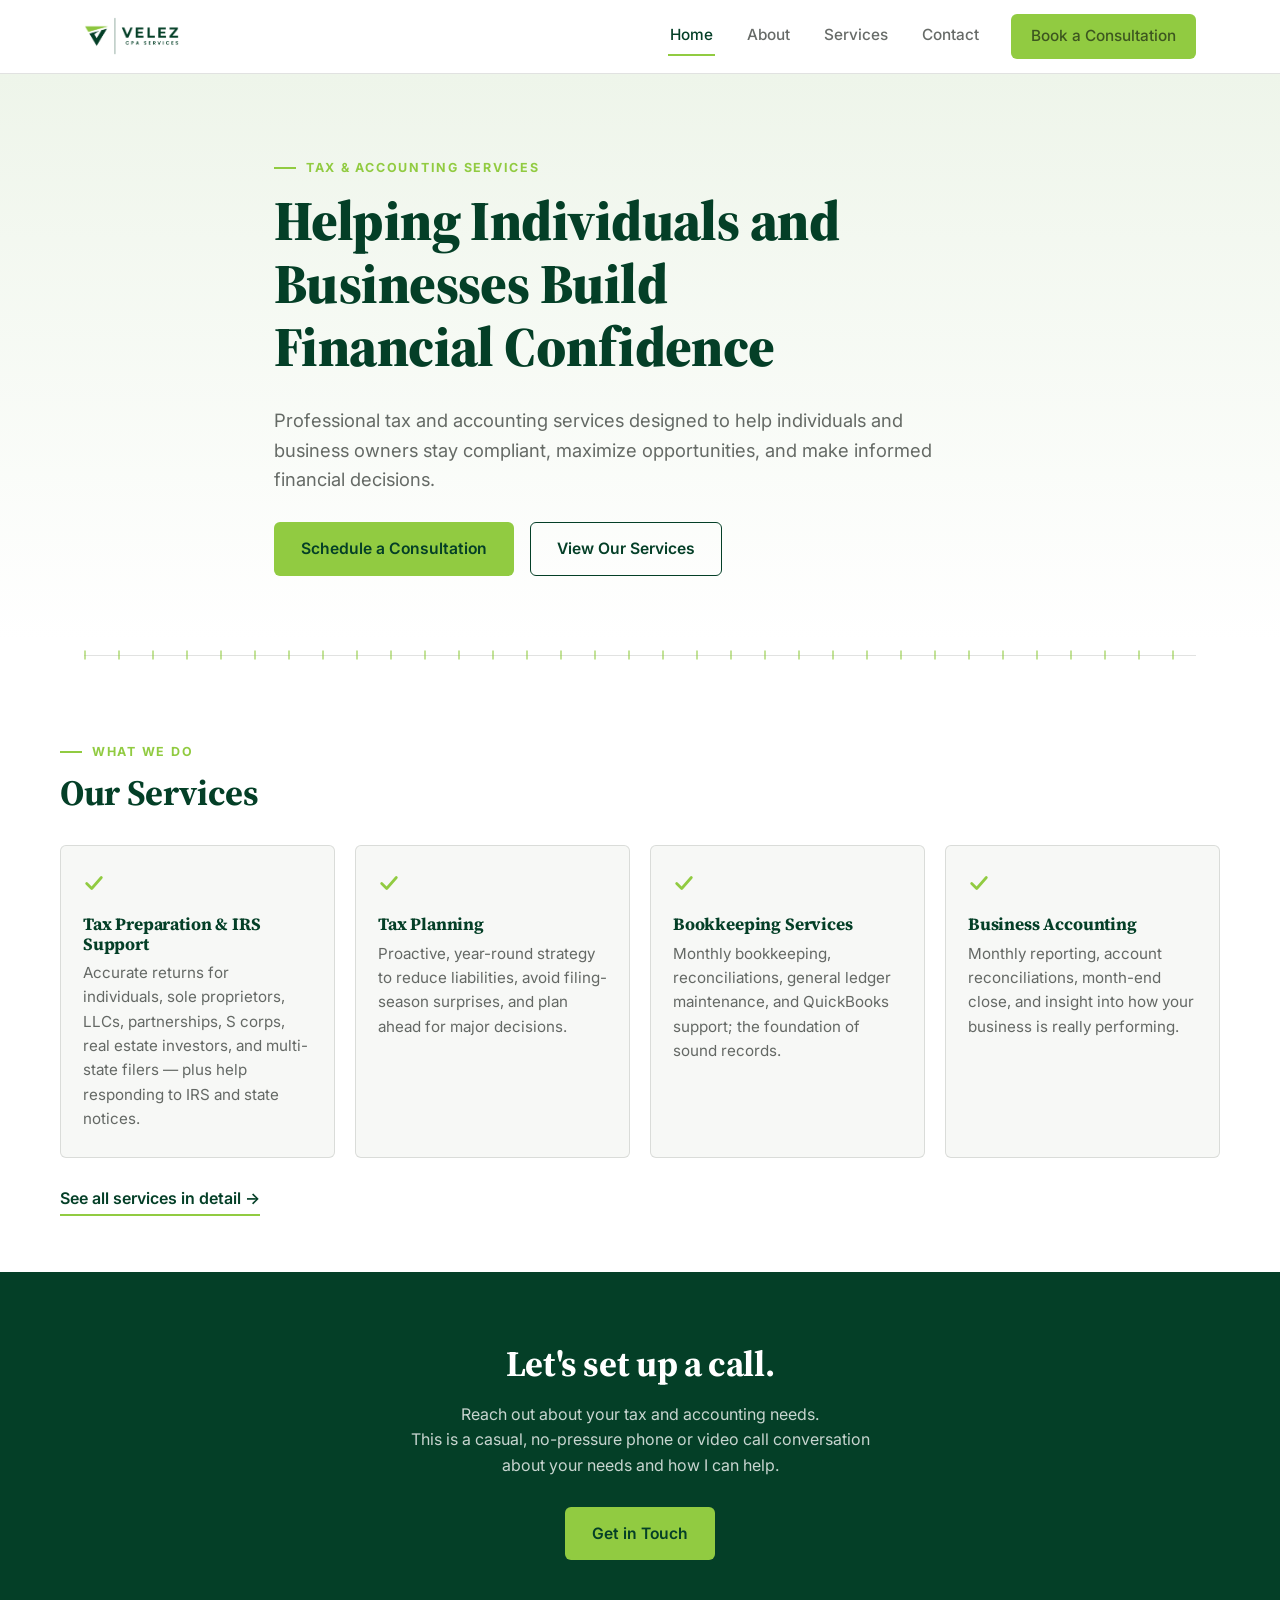
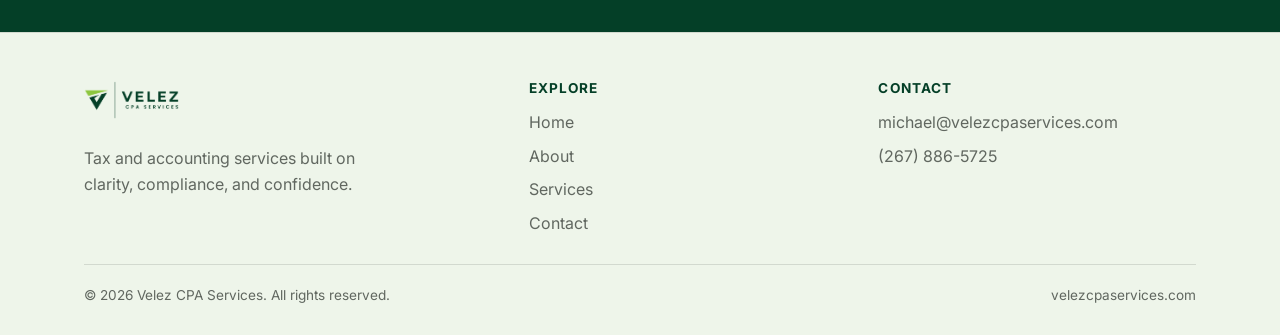
==== commit 93d09a24: "Update index.html" ====
--- a/index.html
+++ b/index.html
@@ -80,7 +80,7 @@
   <section class="cta-band">
     <div class="container cta-inner">
       <h2>Let's set up a call.</h2>
-      <p>Reach out about your tax and accounting needs. <br>This is a casual, no-pressure phone or video call conversation about your needs and how I can help.</p>
+      <p>Reach out about your tax and accounting needs. <br>This is a casual, no-pressure phone or video call conversation <br>about your needs and how I can help.</p>
       <a href="contact.html" class="btn btn-on-dark">Get in Touch</a>
     </div>
   </section>
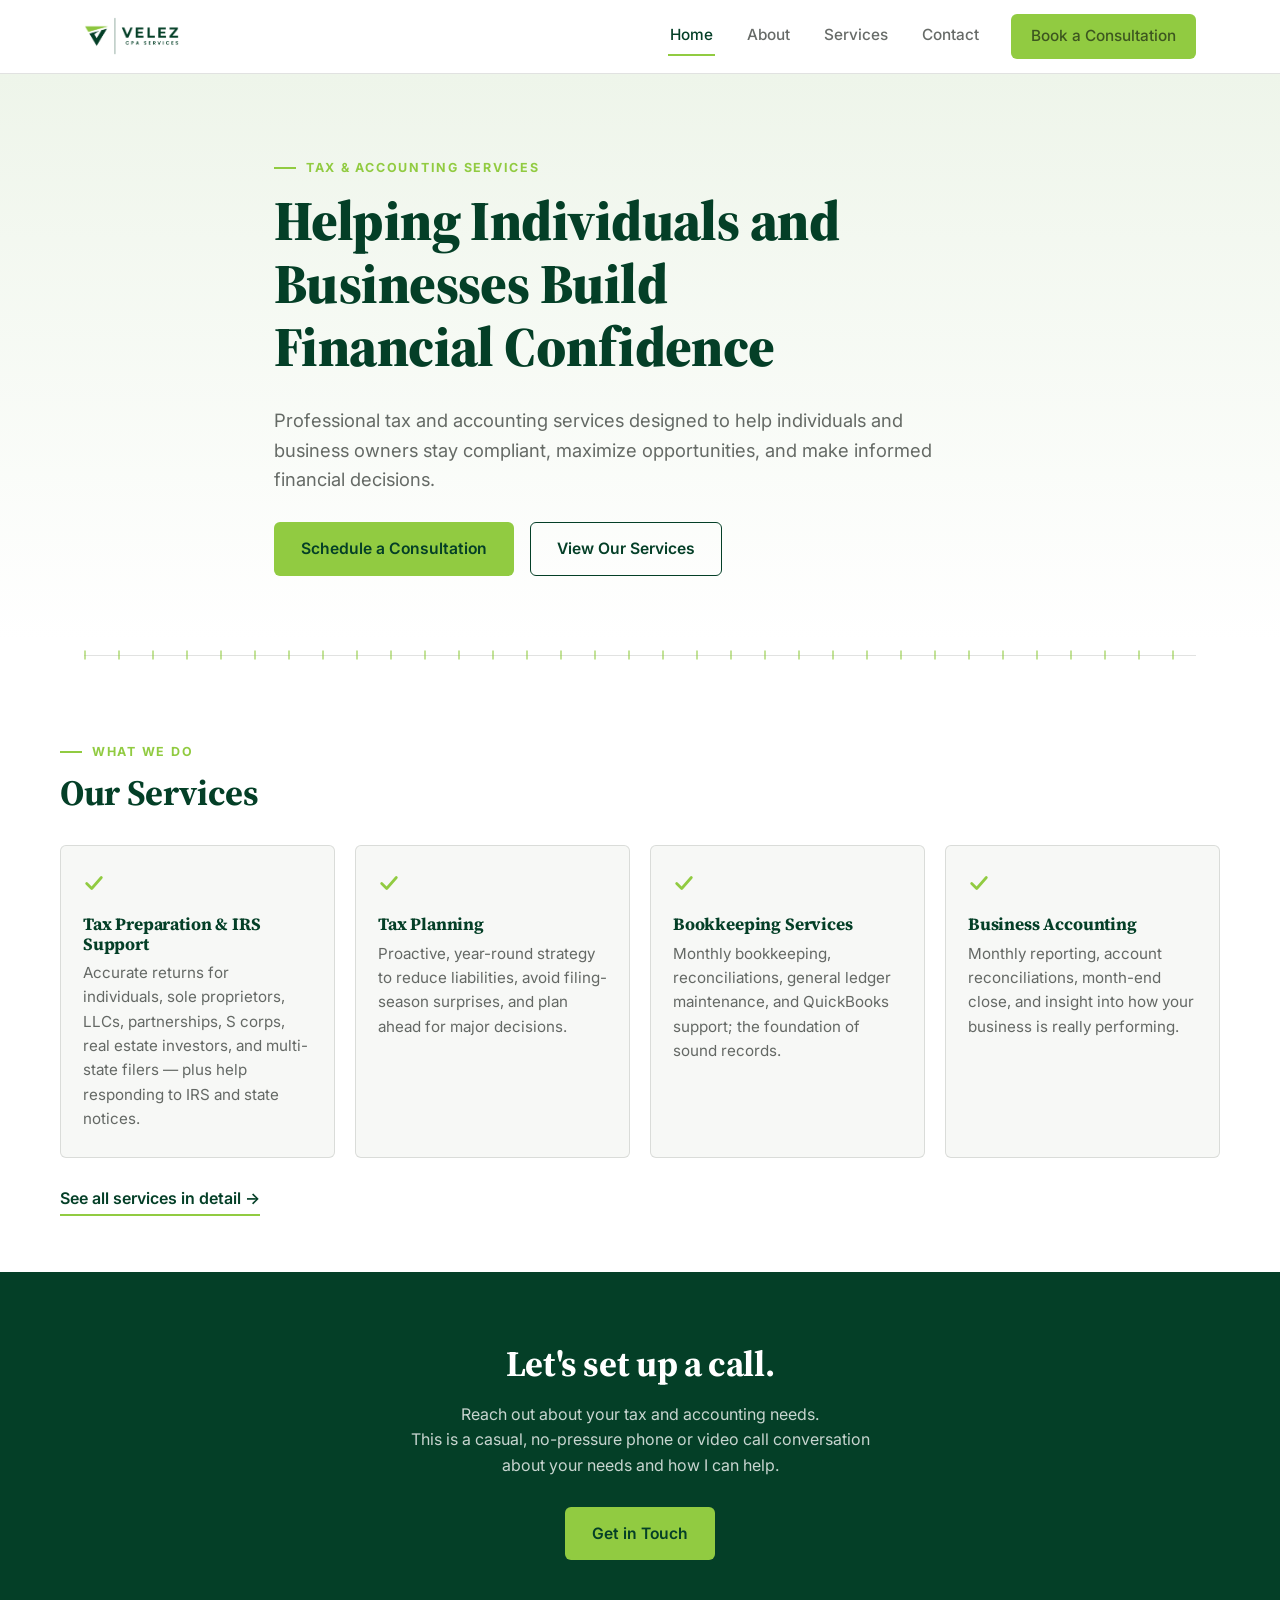
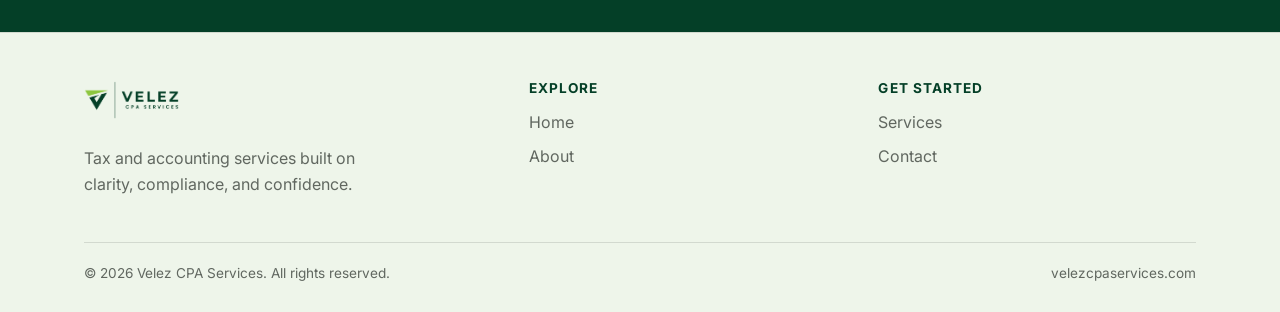
==== commit bf7dc0b4: "Update index.html" ====
--- a/index.html
+++ b/index.html
@@ -89,7 +89,7 @@
 
 <footer class="site-footer">
   <div class="container">
-    <div class="footer-grid">
+        <div class="footer-grid">
       <div class="footer-brand">
         <a href="index.html" class="logo"><img src="logo-full.png" alt="Velez CPA Services" /></a>
         <p style="max-width:32ch; margin-top:10px;">Tax and accounting services built on clarity, compliance, and confidence.</p>
@@ -99,15 +99,13 @@
         <ul class="footer-links">
           <li><a href="index.html">Home</a></li>
           <li><a href="about.html">About</a></li>
-          <li><a href="services.html">Services</a></li>
-          <li><a href="contact.html">Contact</a></li>
         </ul>
       </div>
       <div>
-        <h4>Contact</h4>
+        <h4>Get Started</h4>
         <ul class="footer-links">
-          <li><a href="mailto:michael@velezcpaservices.com">michael@velezcpaservices.com</a></li>
-          <li><a href="tel:+12678865725">(267) 886-5725</a></li>
+          <li><a href="services.html">Services</a></li>
+          <li><a href="contact.html">Contact</a></li>
         </ul>
       </div>
     </div>
